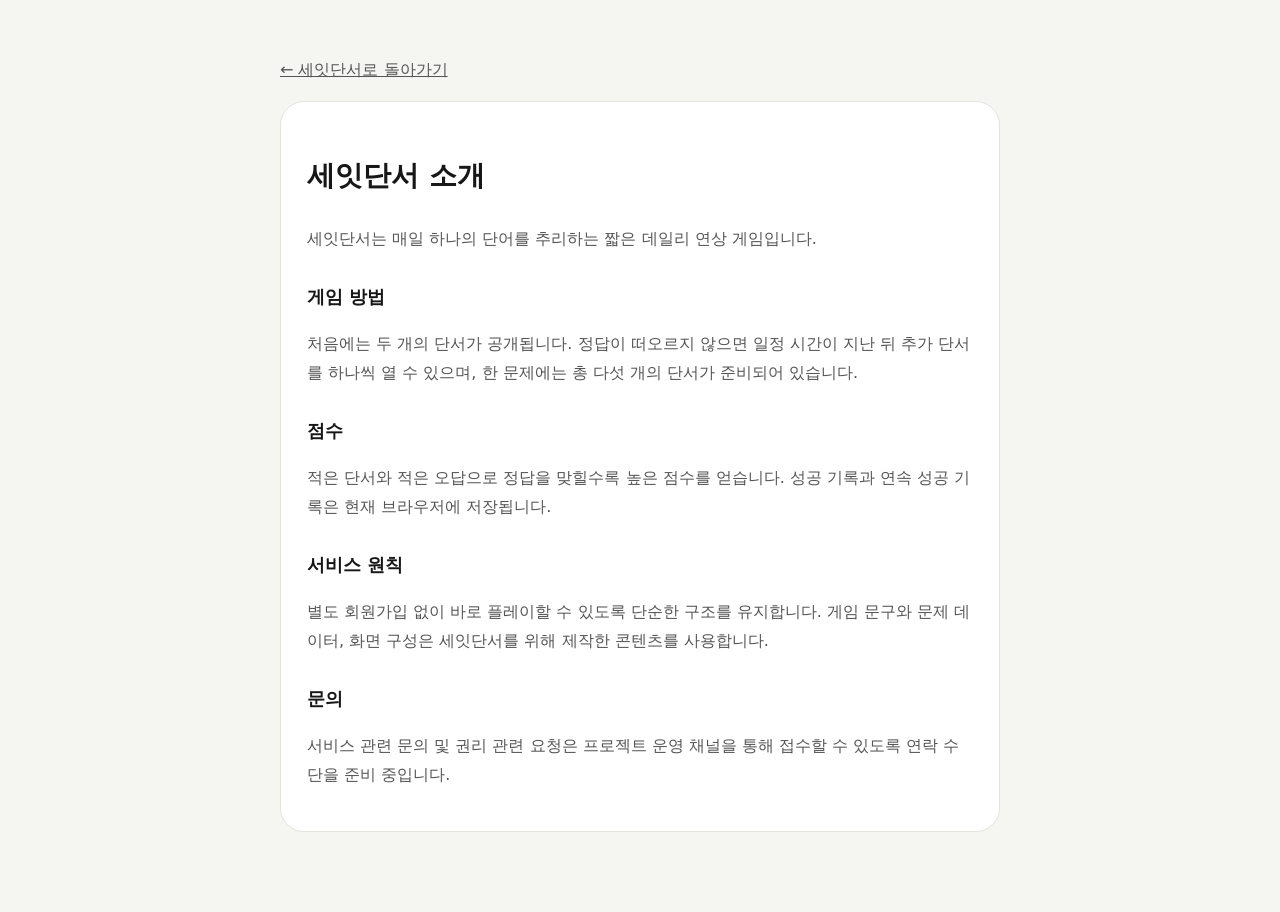
==== about.html @ c8165c0e "Add about and service information page" ====
<!doctype html><html lang="ko"><head><meta charset="utf-8"><meta name="viewport" content="width=device-width,initial-scale=1"><title>세잇단서 소개</title><meta name="description" content="세잇단서 게임 방법과 서비스 소개"><link rel="canonical" href="https://studio-on-lab.github.io/three-clues-game/about.html"><style>body{margin:0;background:#f5f5f2;color:#171717;font-family:system-ui,-apple-system,"Noto Sans KR",sans-serif;line-height:1.8}.wrap{max-width:720px;margin:auto;padding:40px 20px 80px}a{color:inherit}.card{background:#fff;border:1px solid #e4e4df;border-radius:24px;padding:26px}h1{font-size:28px}h2{font-size:18px;margin-top:28px}p{color:#555}</style></head><body><main class="wrap"><p><a href="./">← 세잇단서로 돌아가기</a></p><article class="card"><h1>세잇단서 소개</h1><p>세잇단서는 매일 하나의 단어를 추리하는 짧은 데일리 연상 게임입니다.</p><h2>게임 방법</h2><p>처음에는 두 개의 단서가 공개됩니다. 정답이 떠오르지 않으면 일정 시간이 지난 뒤 추가 단서를 하나씩 열 수 있으며, 한 문제에는 총 다섯 개의 단서가 준비되어 있습니다.</p><h2>점수</h2><p>적은 단서와 적은 오답으로 정답을 맞힐수록 높은 점수를 얻습니다. 성공 기록과 연속 성공 기록은 현재 브라우저에 저장됩니다.</p><h2>서비스 원칙</h2><p>별도 회원가입 없이 바로 플레이할 수 있도록 단순한 구조를 유지합니다. 게임 문구와 문제 데이터, 화면 구성은 세잇단서를 위해 제작한 콘텐츠를 사용합니다.</p><h2>문의</h2><p>서비스 관련 문의 및 권리 관련 요청은 프로젝트 운영 채널을 통해 접수할 수 있도록 연락 수단을 준비 중입니다.</p></article></main></body></html>
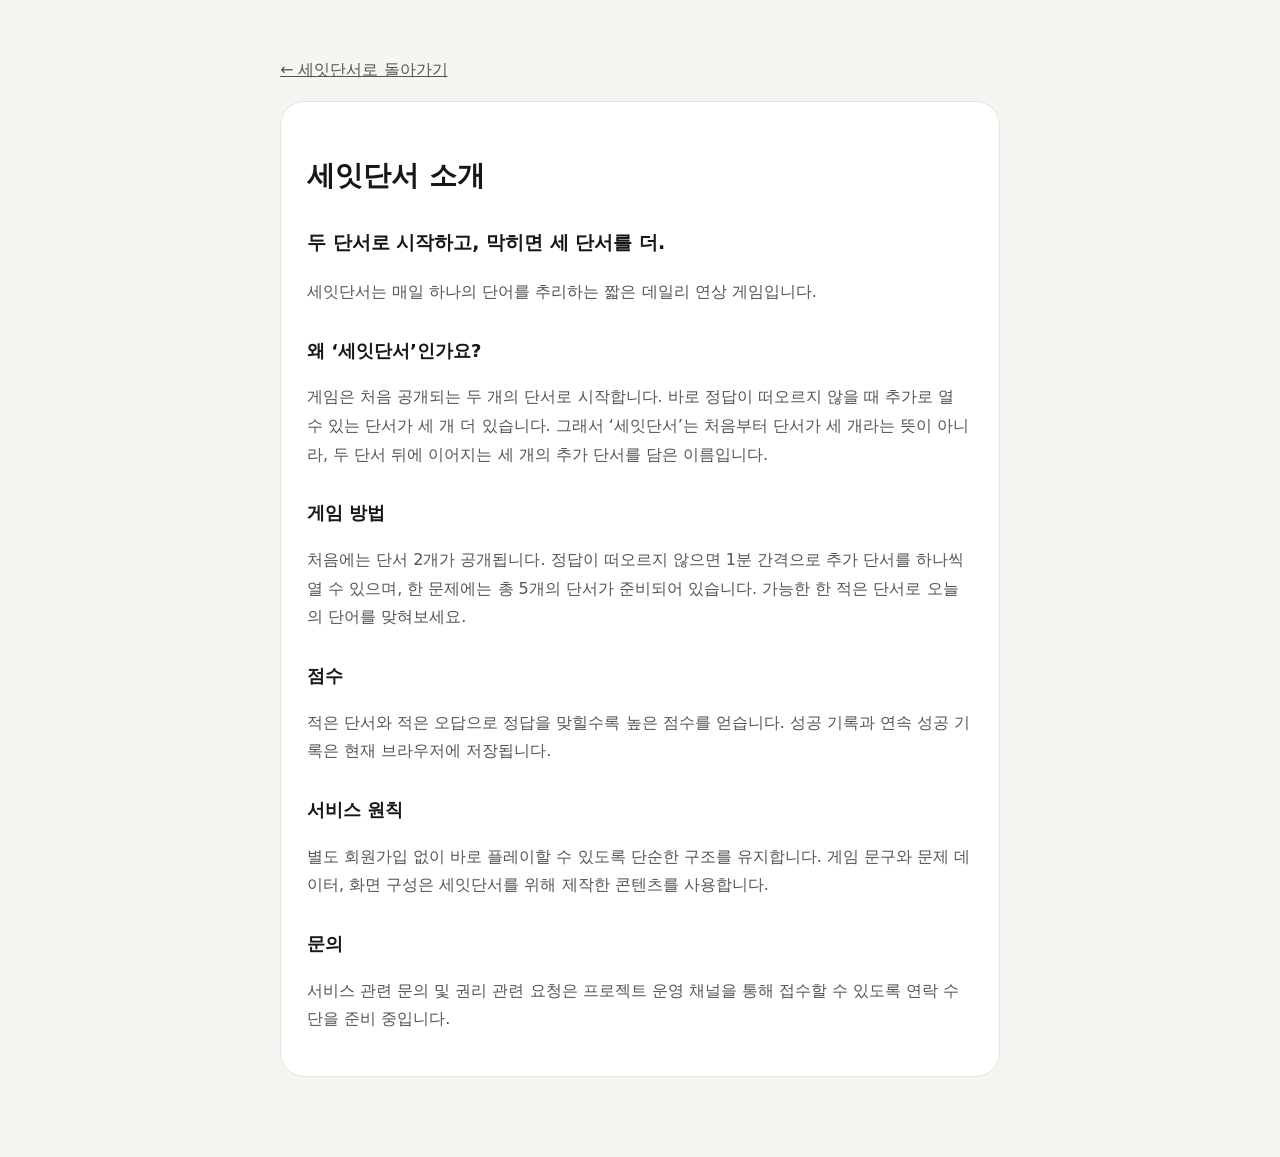
==== commit 81817266: "Explain Se-it Clue naming and game rule" ====
--- a/about.html
+++ b/about.html
@@ -1 +1 @@
-<!doctype html><html lang="ko"><head><meta charset="utf-8"><meta name="viewport" content="width=device-width,initial-scale=1"><title>세잇단서 소개</title><meta name="description" content="세잇단서 게임 방법과 서비스 소개"><link rel="canonical" href="https://studio-on-lab.github.io/three-clues-game/about.html"><style>body{margin:0;background:#f5f5f2;color:#171717;font-family:system-ui,-apple-system,"Noto Sans KR",sans-serif;line-height:1.8}.wrap{max-width:720px;margin:auto;padding:40px 20px 80px}a{color:inherit}.card{background:#fff;border:1px solid #e4e4df;border-radius:24px;padding:26px}h1{font-size:28px}h2{font-size:18px;margin-top:28px}p{color:#555}</style></head><body><main class="wrap"><p><a href="./">← 세잇단서로 돌아가기</a></p><article class="card"><h1>세잇단서 소개</h1><p>세잇단서는 매일 하나의 단어를 추리하는 짧은 데일리 연상 게임입니다.</p><h2>게임 방법</h2><p>처음에는 두 개의 단서가 공개됩니다. 정답이 떠오르지 않으면 일정 시간이 지난 뒤 추가 단서를 하나씩 열 수 있으며, 한 문제에는 총 다섯 개의 단서가 준비되어 있습니다.</p><h2>점수</h2><p>적은 단서와 적은 오답으로 정답을 맞힐수록 높은 점수를 얻습니다. 성공 기록과 연속 성공 기록은 현재 브라우저에 저장됩니다.</p><h2>서비스 원칙</h2><p>별도 회원가입 없이 바로 플레이할 수 있도록 단순한 구조를 유지합니다. 게임 문구와 문제 데이터, 화면 구성은 세잇단서를 위해 제작한 콘텐츠를 사용합니다.</p><h2>문의</h2><p>서비스 관련 문의 및 권리 관련 요청은 프로젝트 운영 채널을 통해 접수할 수 있도록 연락 수단을 준비 중입니다.</p></article></main></body></html>+<!doctype html><html lang="ko"><head><meta charset="utf-8"><meta name="viewport" content="width=device-width,initial-scale=1"><title>세잇단서 소개</title><meta name="description" content="두 단서로 시작하고, 막히면 세 단서를 더. 세잇단서 게임 방법과 서비스 소개"><link rel="canonical" href="https://studio-on-lab.github.io/three-clues-game/about.html"><style>body{margin:0;background:#f5f5f2;color:#171717;font-family:system-ui,-apple-system,"Noto Sans KR",sans-serif;line-height:1.8}.wrap{max-width:720px;margin:auto;padding:40px 20px 80px}a{color:inherit}.card{background:#fff;border:1px solid #e4e4df;border-radius:24px;padding:26px}h1{font-size:28px}h2{font-size:18px;margin-top:28px}p{color:#555}.tagline{font-size:19px;color:#171717;font-weight:700}</style></head><body><main class="wrap"><p><a href="./">← 세잇단서로 돌아가기</a></p><article class="card"><h1>세잇단서 소개</h1><p class="tagline">두 단서로 시작하고, 막히면 세 단서를 더.</p><p>세잇단서는 매일 하나의 단어를 추리하는 짧은 데일리 연상 게임입니다.</p><h2>왜 ‘세잇단서’인가요?</h2><p>게임은 처음 공개되는 두 개의 단서로 시작합니다. 바로 정답이 떠오르지 않을 때 추가로 열 수 있는 단서가 세 개 더 있습니다. 그래서 ‘세잇단서’는 처음부터 단서가 세 개라는 뜻이 아니라, 두 단서 뒤에 이어지는 세 개의 추가 단서를 담은 이름입니다.</p><h2>게임 방법</h2><p>처음에는 단서 2개가 공개됩니다. 정답이 떠오르지 않으면 1분 간격으로 추가 단서를 하나씩 열 수 있으며, 한 문제에는 총 5개의 단서가 준비되어 있습니다. 가능한 한 적은 단서로 오늘의 단어를 맞혀보세요.</p><h2>점수</h2><p>적은 단서와 적은 오답으로 정답을 맞힐수록 높은 점수를 얻습니다. 성공 기록과 연속 성공 기록은 현재 브라우저에 저장됩니다.</p><h2>서비스 원칙</h2><p>별도 회원가입 없이 바로 플레이할 수 있도록 단순한 구조를 유지합니다. 게임 문구와 문제 데이터, 화면 구성은 세잇단서를 위해 제작한 콘텐츠를 사용합니다.</p><h2>문의</h2><p>서비스 관련 문의 및 권리 관련 요청은 프로젝트 운영 채널을 통해 접수할 수 있도록 연락 수단을 준비 중입니다.</p></article></main></body></html>
